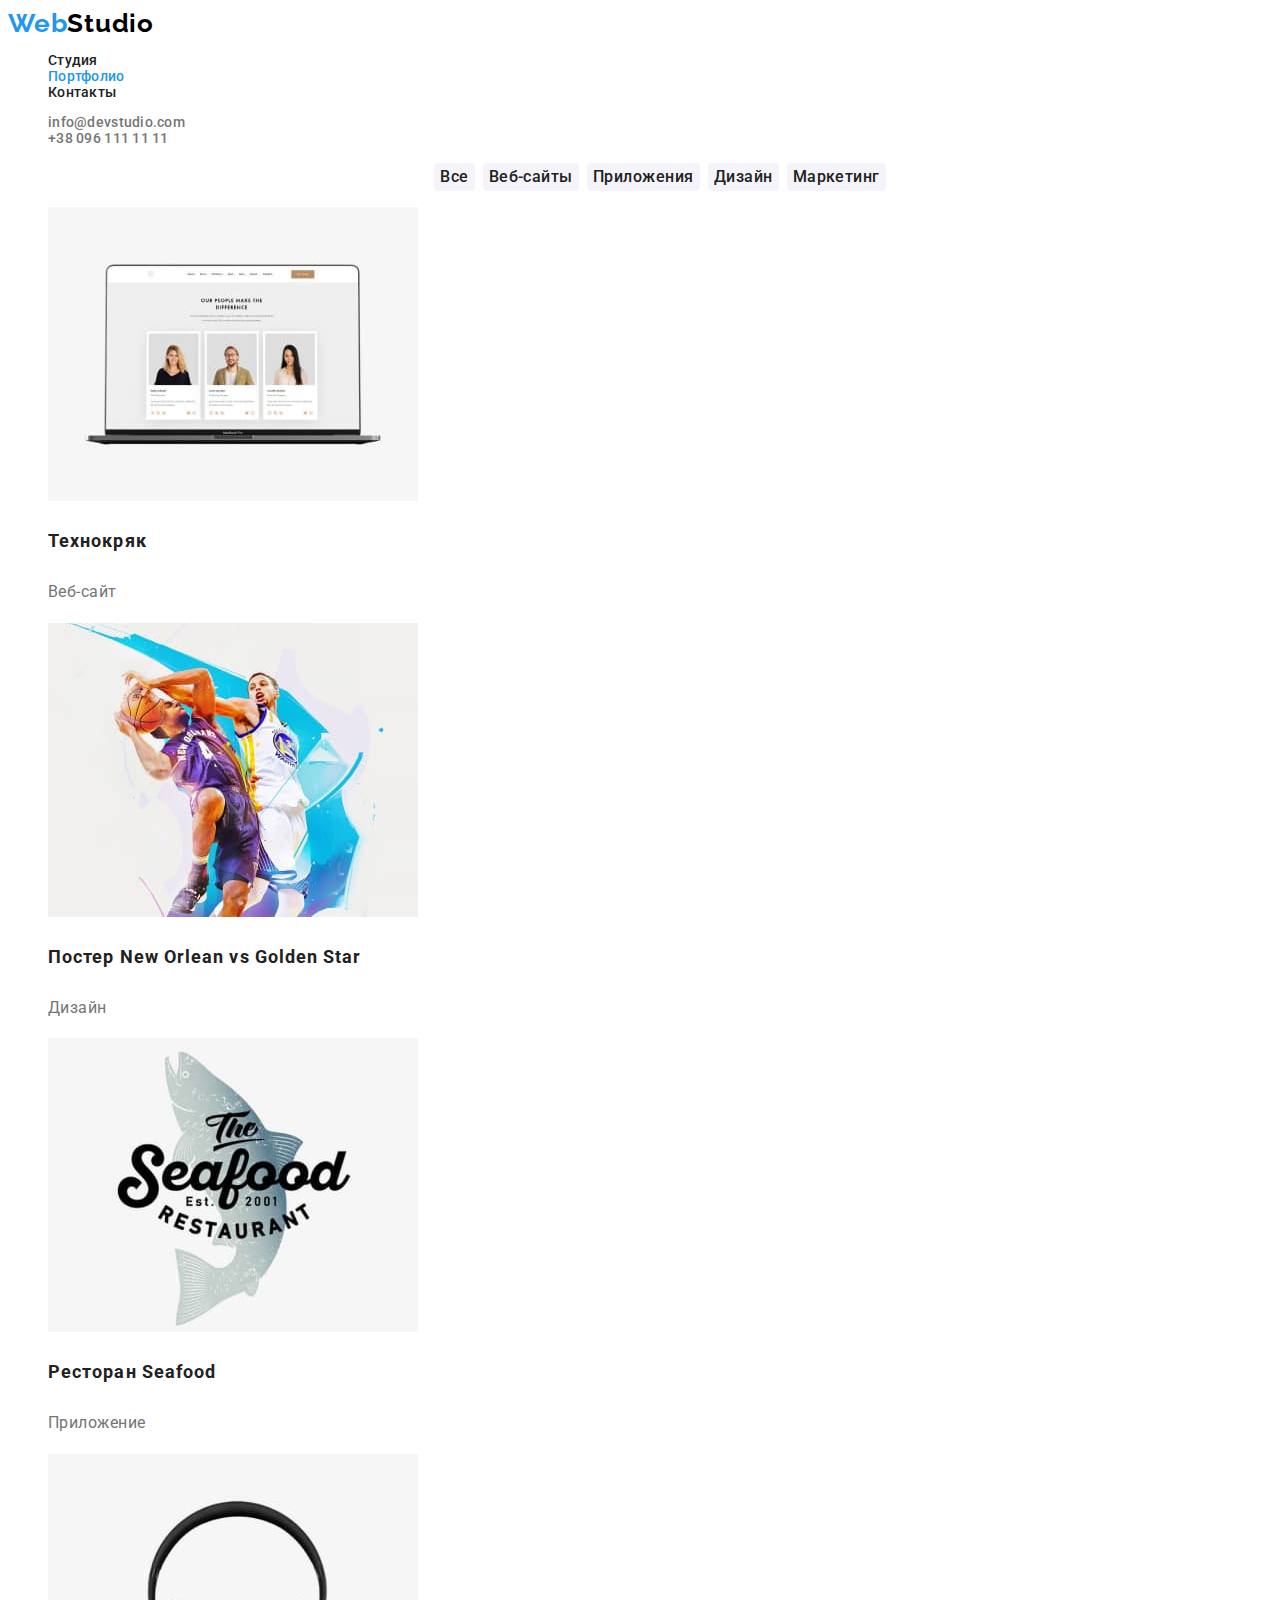
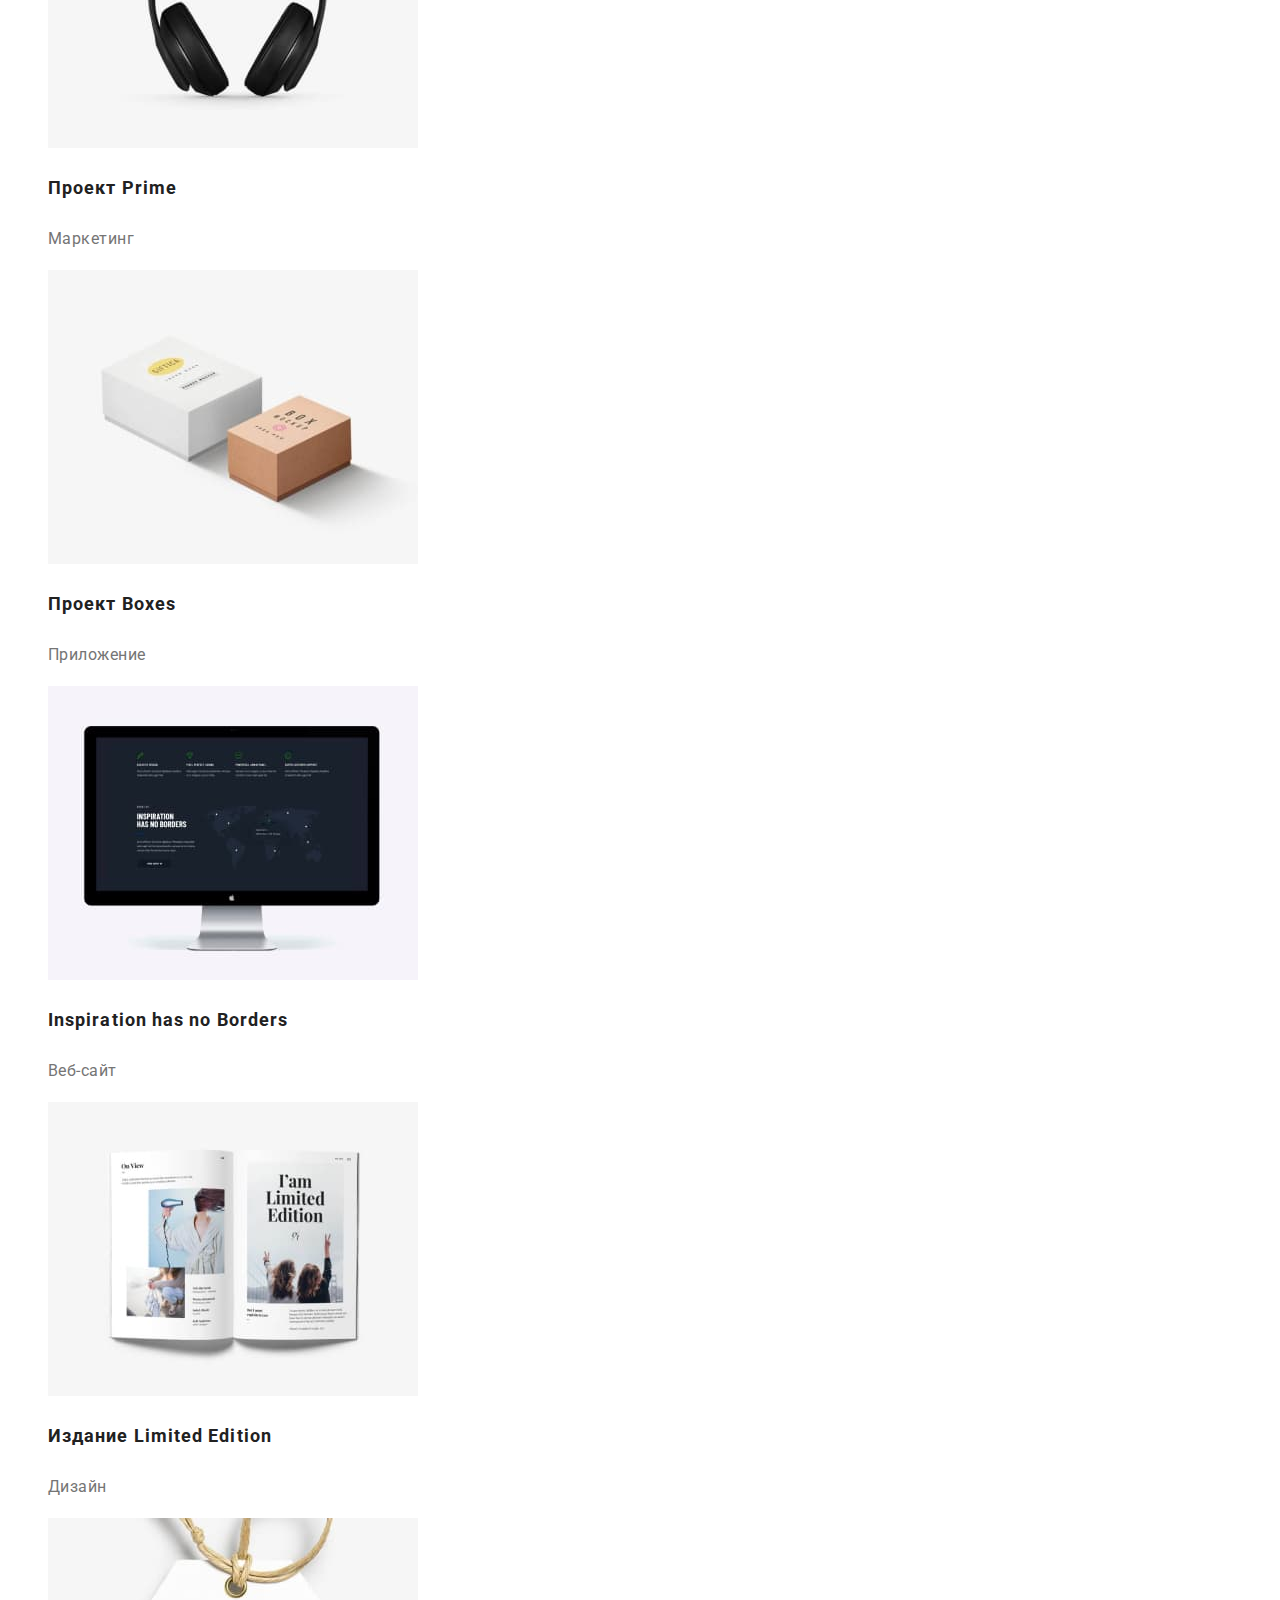
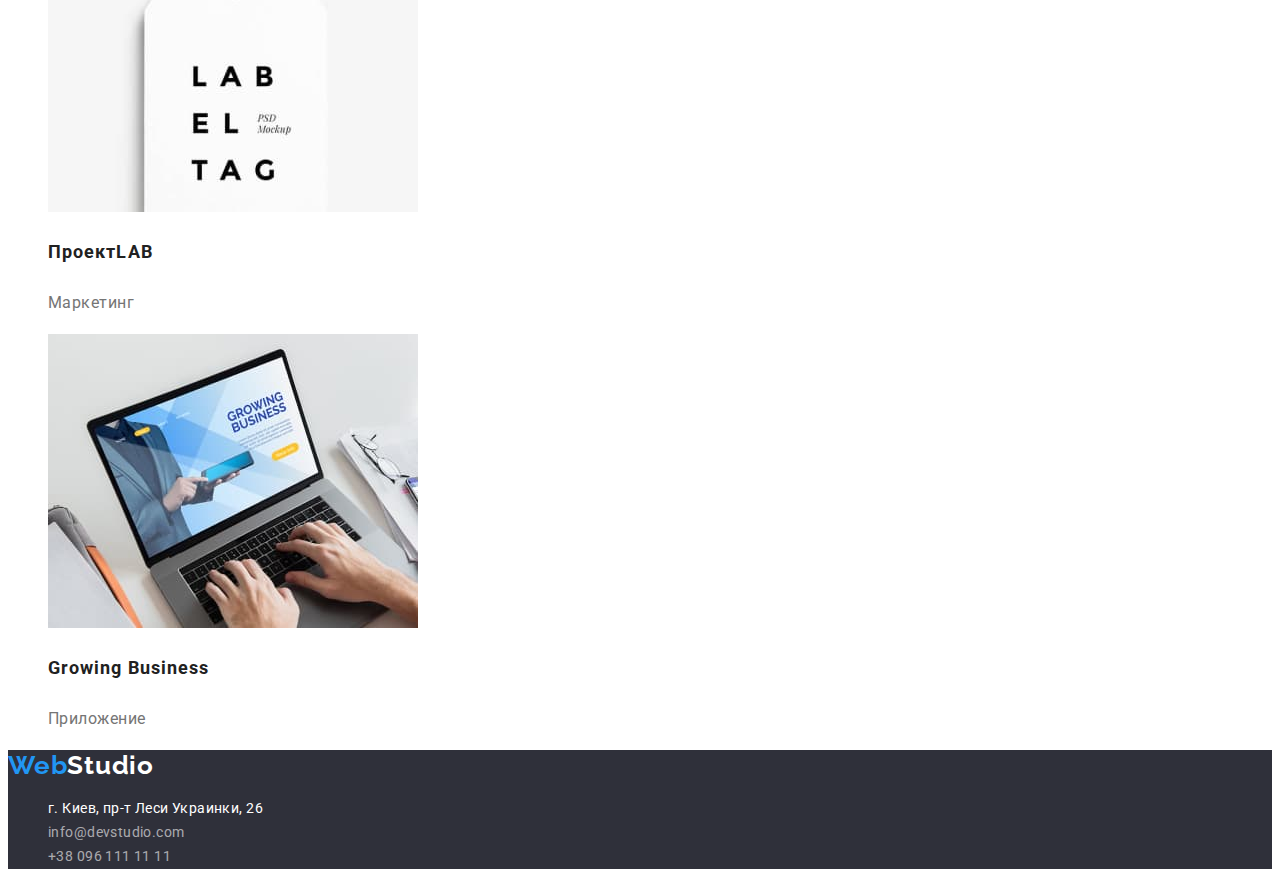
==== portfolio.html @ 8f780388 "hw3" ====
<!DOCTYPE html>
<html lang="ru">
  <head>
    <meta charset="UTF-8" />
    <meta http-equiv="X-UA-Compatible" content="IE=edge" />
    <meta name="viewport" content="width=device-width, initial-scale=1.0" />
    <title>Портфолио</title>
    <link rel="preconnect" href="https://fonts.googleapis.com" />
    <link rel="preconnect" href="https://fonts.gstatic.com" crossorigin />
    <link
      href="https://fonts.googleapis.com/css2?family=Raleway:wght@700&family=Roboto:wght@400;500;700;900&display=swap"
      rel="stylesheet"
    />
    <link rel="stylesheet" href="./css/styles.css" />
  </head>
  <body>
    <header class="header">
      <nav class="header-nav">
        <a href="" lang="en" class="logo">Web<span class="logo-dark">Studio</span></a>
        <ul class="header-nav-list">
          <li class="header-nav-item"><a href="./index.html" class="header-nav-link">Студия</a></li>
          <li class="header-nav-item"><a href="" class="header-nav-link current">Портфолио</a></li>
          <li class="header-nav-item"><a href="" class="header-nav-link">Контакты</a></li>
        </ul>
      </nav>
      <ul>
        <li>
          <a href="mailto:info@devstudio.com" lang="en" class="header-link-contacts"
            >info@devstudio.com</a
          >
        </li>
        <li><a href="tel:+380961111111" class="header-link-contacts">+38 096 111 11 11</a></li>
      </ul>
    </header>
    <main>
      <section>
        <h1 class="visually-hidden">Портфолио</h1>
        <ul class="filters-list">
          <li class="filters-list-item">
            <button type="button" class="filter-buttons">Все</button>
          </li>
          <li class="filters-list-item">
            <button type="button" class="filter-buttons">Веб-сайты</button>
          </li>
          <li class="filters-list-item">
            <button type="button" class="filter-buttons">Приложения</button>
          </li>
          <li class="filters-list-item">
            <button type="button" class="filter-buttons">Дизайн</button>
          </li>
          <li class="filters-list-item">
            <button type="button" class="filter-buttons">Маркетинг</button>
          </li>
        </ul>
        <ul class="project-list">
          <li class="project-list-item">
            <img src="./images/notepad.jpg" alt="working-notepad" width="370" />
            <h3 class="project-title">Технокряк</h3>
            <p class="project-after-title">Веб-сайт</p>
          </li>
          <li class="project-list-item">
            <img src="./images/basketball.jpg" alt="poster-with-basketball players" width="370" />
            <h3 class="project-title">Постер <span lang="en">New Orlean vs Golden Star</span></h3>
            <p class="project-after-title">Дизайн</p>
          </li>
          <li class="project-list-item">
            <img src="./images/seafood.jpg" alt="poster-with-seafish" width="370" />
            <h3 class="project-title">Ресторан <span lang="en">Seafood</span></h3>
            <p class="project-after-title">Приложение</p>
          </li>
          <li class="project-list-item">
            <img src="./images/headphones.jpg" alt="black-headphones" width="370" />
            <h3 class="project-title">Проект <span lang="en">Prime</span></h3>
            <p class="project-after-title">Маркетинг</p>
          </li>
          <li class="project-list-item">
            <img src="./images/boxes.jpg" alt="two-boxes" width="370" />
            <h3 class="project-title">Проект <span lang="en">Boxes</span></h3>
            <p class="project-after-title">Приложение</p>
          </li>
          <li class="project-list-item">
            <img src="./images/monitor.jpg" alt="working-monitor" width="370" />
            <h3 class="project-title"><span lang="en">Inspiration has no Borders</span></h3>
            <p class="project-after-title">Веб-сайт</p>
          </li>
          <li class="project-list-item">
            <img src="./images/book.jpg" alt="book" width="370" />
            <h3 class="project-title">Издание <span lang="en">Limited Edition</span></h3>
            <p class="project-after-title">Дизайн</p>
          </li>
          <li class="project-list-item">
            <img src="./images/lable-tag.jpg" alt="clothing-tag" width="370" />
            <h3 class="project-title">Проект<span lang="en">LAB</span></h3>
            <p class="project-after-title">Маркетинг</p>
          </li>
          <li class="project-list-item">
            <img src="./images/notebook.jpg" alt="man-working-at-notebook" width="370" />
            <h3 class="project-title"><span lang="en">Growing Business</span></h3>
            <p class="project-after-title">Приложение</p>
          </li>
        </ul>
      </section>
    </main>
    <footer class="footer">
      <a href="" lang="en" class="logo">Web<span class="logo-white">Studio</span></a>
      <address class="address">
        <ul class="address-list">
          <li class="address-list-item">
            <a
              href="https://goo.gl/maps/FSaTrgTVxkoQMMDFA"
              target="_blank"
              rel="noopener noreferrer nofollow"
              class="direct-address"
              >г. Киев, пр-т Леси Украинки, 26</a
            >
          </li>
          <li class="address-list-item">
            <a href="mailto:info@devstudio.com" lang="en" class="footer-link-contacts"
              >info@devstudio.com</a
            >
          </li>
          <li class="address-list-item">
            <a href="tel:+380961111111" class="footer-link-contacts">+38 096 111 11 11</a>
          </li>
        </ul>
      </address>
    </footer>
  </body>
</html>
---- css/styles.css ----
/* header background color #FFFFFF; */
/* hero background color #2F303A; */
/* body background color #FFFFFF; */
/* team color background color #F5F4FA */
/* footer background #2F303A; */
/* accent color #2196F3; */

:root {
  --main-bgc: #ffffff;
  --seconr-bgc: #f5f4fa;
  --accent-color: #2196f3;
  --hero-footer-background-color: #2f303a;
  --text-main-color: #212121;
  --text-second-color: #757575;
  --white-color: #fff;
}

body {
  font-family: 'Roboto', sans-serif;
  background-color: var(--main-bgc);
  color: var(--text-main-color);
}

/* .list list-style: none;
*/

a {
  text-decoration: none;
}

.visually-hidden {
  position: absolute;
  white-space: nowrap;
  width: 1px;
  height: 1px;
  overflow: hidden;
  border: 0;
  padding: 0;
  clip: rect(0 0 0 0);
  clip-path: inset(50%);
  margin: -1px;
}

ul {
  list-style: none;
}

.section-title {
  font-weight: 700;
  font-size: 36px;
  line-height: 1.16;
  text-align: center;
  letter-spacing: 0.03em;
  color: var(--text-main-color);
}

.after-title {
  font-size: 14px;
  line-height: 1.71;
  letter-spacing: 0.03em;
  color: var(--text-second-color);
}

.subtitle {
  font-weight: 500;
  font-size: 16px;
  line-height: 1.18;
  letter-spacing: 0.03em;
}

/* .buttons-style:hover,
.buttons-style:focus {
  color: var(--accent-color);
} */
/* -----Header-------- */

.header {
  font-weight: 500;
  font-size: 14px;
  line-height: 1.14;
  letter-spacing: 0.02em;
  background: var(--main-bgc);
}

.logo {
  font-family: 'Raleway', sans-serif;
  font-weight: 700;
  font-size: 26px;
  line-height: 1.19;
  letter-spacing: 0.03em;
  color: var(--accent-color);
}

.logo-dark {
  color: #000;
}

.logo .logo-white {
  color: var(--white-color);
}

.header-nav-link {
  font-weight: 500;
  font-size: 14px;
  line-height: 1.14;
  letter-spacing: 0.02em;
  color: var(--text-main-color);
}

.header-nav-link:hover,
.header-nav-link:focus {
  color: var(--accent-color);
}

.current {
  color: var(--accent-color);
}

.header-link-contacts {
  color: var(--text-second-color);
}

.header-link-contacts:hover,
.header-link-contacts:focus {
  color: var(--accent-color);
}

/* --------Hero------ */
.hero {
  background-color: var(--hero-footer-background-color);
}

.hero-title {
  font-weight: 900;
  font-size: 44px;
  line-height: 1.36;
  text-align: center;
  letter-spacing: 0.06em;
  text-transform: uppercase;
  color: var(--white-color);
}

.hero-button {
  font-family: Roboto;
  cursor: pointer;
  font-weight: 700;
  font-size: 16px;
  line-height: 1.87;
  
  display: flex;
  align-items: center;
  text-align: center;
  letter-spacing: 0.06em;

  background-color: var(--accent-color);
  color: var(--white-color);
}

.hero-button:hover,
.hero-button:focus {
  background: #188ce8;
  box-shadow: 0px 4px 4px rgba(0, 0, 0, 0.15);
  border-radius: 4px;
  color: var(--white-color);
}

/* --------Features--------- */

.features-title {
  font-weight: 700;
  font-size: 14px;
  line-height: 1.14;
  letter-spacing: 0.03em;
  text-transform: uppercase;
}

/* -------Team------ */

.team {
  background-color: var(--seconr-bgc);
}

.team-position {
  font-size: 16px;
  line-height: 1.18;
  letter-spacing: 0.03em;
  color: #757575;
}

/* ------Footer------- */

.footer {
  background-color: var(--hero-footer-background-color);
}
.address {
  font-style: normal;
}

.direct-address {
  font-size: 14px;
  line-height: 1.71;
  letter-spacing: 0.03em;
  color: var(--white-color);
}

.footer-link-contacts {
  font-size: 14px;
  line-height: 1.71;
  letter-spacing: 0.03em;
  color: rgba(255, 255, 255, 0.6);
}

.footer-link-contacts:hover,
.footer-link-contacts:focus {
  color: var(--accent-color);
}

/* ------Filter------- */

.filters-list {
  display: flex;
  justify-content: center;
}

.filters-list-item:not(:last-child) {
  margin-right: 8px;
}

.filter-buttons {
  font-family: inherit;
  font-weight: 500;
  font-size: 16px;
  line-height: 1.62;
  text-align: center;
  letter-spacing: 0.03em;

  background-color: var(--seconr-bgc);
  border-radius: 4px;
  color: var(--text-main-color);
  border: transparent;
  cursor: pointer;
}

.filter-buttons:hover,
.filter-buttons:focus {
  background: #2196f3;
  box-shadow: 0px 3px 1px rgba(0, 0, 0, 0.1), 0px 1px 2px rgba(0, 0, 0, 0.08),
    0px 2px 2px rgba(0, 0, 0, 0.12);
  border-radius: 4px;
  color: var(--white-color);
}

/* ----Project------- */

.project-title {
  font-weight: 700;
  font-size: 18px;
  line-height: 2;
  letter-spacing: 0.06em;
}

.project-after-title {
  font-size: 16px;
  line-height: 1.87;
  letter-spacing: 0.03em;
  color: var(--text-second-color);
}
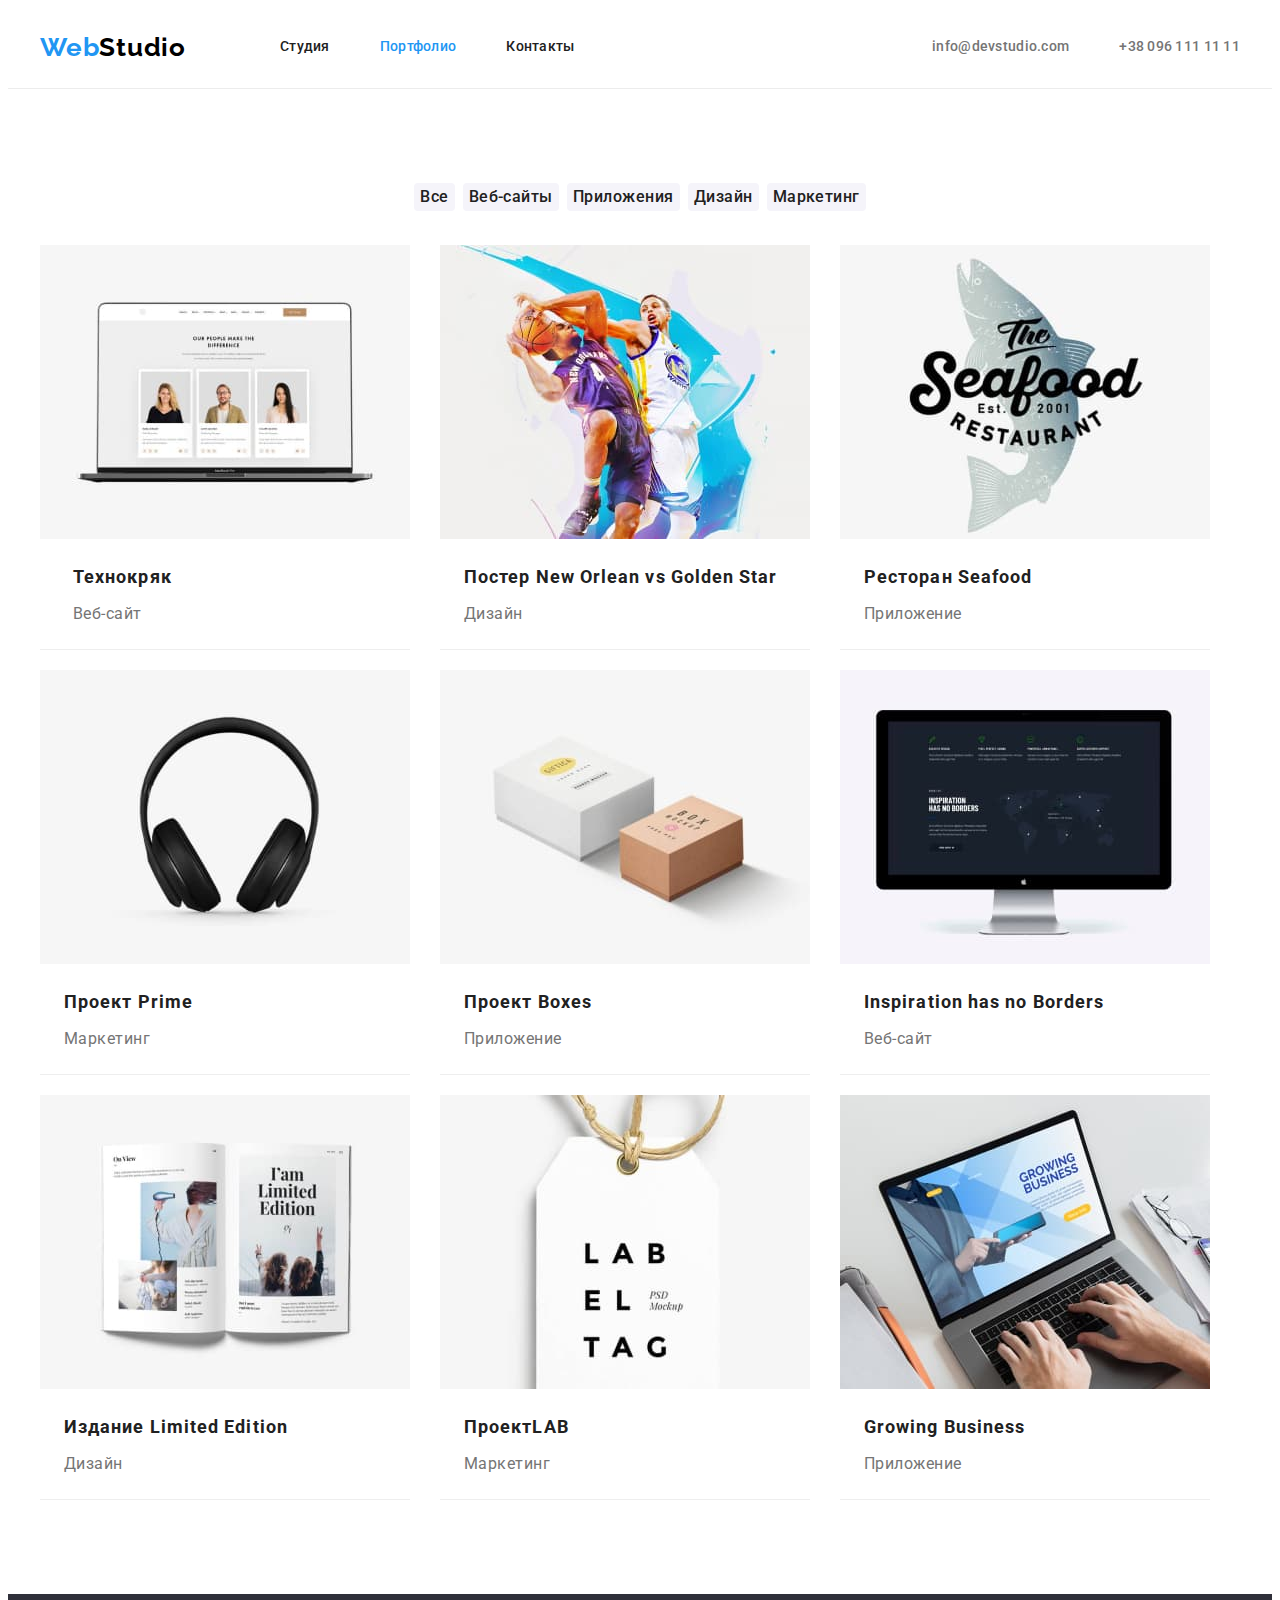
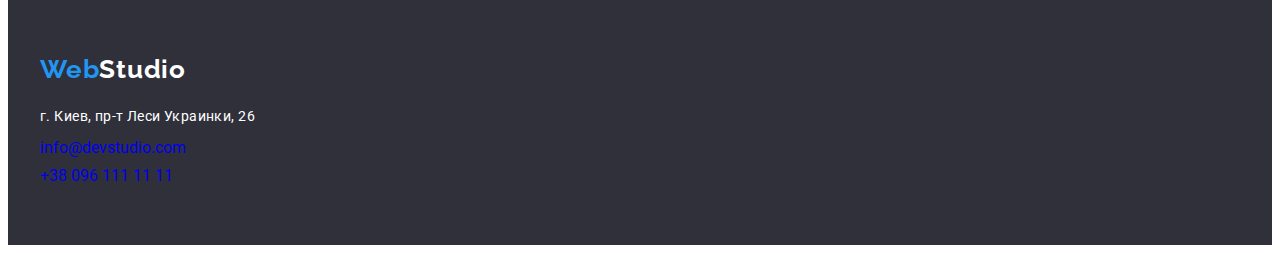
==== commit 6ce0bbc7: "HW 3" ====
--- a/portfolio.html
+++ b/portfolio.html
@@ -11,119 +11,197 @@
       href="https://fonts.googleapis.com/css2?family=Raleway:wght@700&family=Roboto:wght@400;500;700;900&display=swap"
       rel="stylesheet"
     />
+    <link
+      rel="stylesheet"
+      href="https://cdnjs.cloudflare.com/ajax/libs/modern-normalize/1.1.0/modern-normalize.min.css"
+      integrity="sha512-wpPYUAdjBVSE4KJnH1VR1HeZfpl1ub8YT/NKx4PuQ5NmX2tKuGu6U/JRp5y+Y8XG2tV+wKQpNHVUX03MfMFn9Q=="
+      crossorigin="anonymous"
+      referrerpolicy="no-referrer"
+    />
     <link rel="stylesheet" href="./css/styles.css" />
   </head>
   <body>
     <header class="header">
-      <nav class="header-nav">
-        <a href="" lang="en" class="logo">Web<span class="logo-dark">Studio</span></a>
-        <ul class="header-nav-list">
-          <li class="header-nav-item"><a href="./index.html" class="header-nav-link">Студия</a></li>
-          <li class="header-nav-item"><a href="" class="header-nav-link current">Портфолио</a></li>
-          <li class="header-nav-item"><a href="" class="header-nav-link">Контакты</a></li>
+      <div class="container header-container">
+        <nav class="header-nav">
+          <a href="" lang="en" class="logo">Web<span class="logo-dark">Studio</span></a>
+          <ul class="header-nav-list">
+            <li class="header-nav-item">
+              <a href="./index.html" class="header-nav-link">Студия</a>
+            </li>
+            <li class="header-nav-item">
+              <a href="" class="header-nav-link current">Портфолио</a>
+            </li>
+            <li class="header-nav-item"><a href="" class="header-nav-link">Контакты</a></li>
+          </ul>
+        </nav>
+        <ul class="header-contacts">
+          <li class="nav-contacts">
+            <a href="mailto:info@devstudio.com" lang="en" class="header-link-contacts"
+              >info@devstudio.com</a
+            >
+          </li>
+          <li class="nav-contacts">
+            <a href="tel:+380961111111" class="header-link-contacts">+38 096 111 11 11</a>
+          </li>
         </ul>
-      </nav>
-      <ul>
-        <li>
-          <a href="mailto:info@devstudio.com" lang="en" class="header-link-contacts"
-            >info@devstudio.com</a
-          >
-        </li>
-        <li><a href="tel:+380961111111" class="header-link-contacts">+38 096 111 11 11</a></li>
-      </ul>
+      </div>
     </header>
     <main>
-      <section>
-        <h1 class="visually-hidden">Портфолио</h1>
-        <ul class="filters-list">
-          <li class="filters-list-item">
-            <button type="button" class="filter-buttons">Все</button>
-          </li>
-          <li class="filters-list-item">
-            <button type="button" class="filter-buttons">Веб-сайты</button>
-          </li>
-          <li class="filters-list-item">
-            <button type="button" class="filter-buttons">Приложения</button>
-          </li>
-          <li class="filters-list-item">
-            <button type="button" class="filter-buttons">Дизайн</button>
-          </li>
-          <li class="filters-list-item">
-            <button type="button" class="filter-buttons">Маркетинг</button>
-          </li>
-        </ul>
-        <ul class="project-list">
-          <li class="project-list-item">
-            <img src="./images/notepad.jpg" alt="working-notepad" width="370" />
-            <h3 class="project-title">Технокряк</h3>
-            <p class="project-after-title">Веб-сайт</p>
-          </li>
-          <li class="project-list-item">
-            <img src="./images/basketball.jpg" alt="poster-with-basketball players" width="370" />
-            <h3 class="project-title">Постер <span lang="en">New Orlean vs Golden Star</span></h3>
-            <p class="project-after-title">Дизайн</p>
-          </li>
-          <li class="project-list-item">
-            <img src="./images/seafood.jpg" alt="poster-with-seafish" width="370" />
-            <h3 class="project-title">Ресторан <span lang="en">Seafood</span></h3>
-            <p class="project-after-title">Приложение</p>
-          </li>
-          <li class="project-list-item">
-            <img src="./images/headphones.jpg" alt="black-headphones" width="370" />
-            <h3 class="project-title">Проект <span lang="en">Prime</span></h3>
-            <p class="project-after-title">Маркетинг</p>
-          </li>
-          <li class="project-list-item">
-            <img src="./images/boxes.jpg" alt="two-boxes" width="370" />
-            <h3 class="project-title">Проект <span lang="en">Boxes</span></h3>
-            <p class="project-after-title">Приложение</p>
-          </li>
-          <li class="project-list-item">
-            <img src="./images/monitor.jpg" alt="working-monitor" width="370" />
-            <h3 class="project-title"><span lang="en">Inspiration has no Borders</span></h3>
-            <p class="project-after-title">Веб-сайт</p>
-          </li>
-          <li class="project-list-item">
-            <img src="./images/book.jpg" alt="book" width="370" />
-            <h3 class="project-title">Издание <span lang="en">Limited Edition</span></h3>
-            <p class="project-after-title">Дизайн</p>
-          </li>
-          <li class="project-list-item">
-            <img src="./images/lable-tag.jpg" alt="clothing-tag" width="370" />
-            <h3 class="project-title">Проект<span lang="en">LAB</span></h3>
-            <p class="project-after-title">Маркетинг</p>
-          </li>
-          <li class="project-list-item">
-            <img src="./images/notebook.jpg" alt="man-working-at-notebook" width="370" />
-            <h3 class="project-title"><span lang="en">Growing Business</span></h3>
-            <p class="project-after-title">Приложение</p>
-          </li>
-        </ul>
+      <section class="filter-project">
+        <div class="container">
+          <h1 class="visually-hidden">Портфолио</h1>
+          <ul class="filters-list">
+            <li class="filters-list-item">
+              <button type="button" class="filter-buttons">Все</button>
+            </li>
+            <li class="filters-list-item">
+              <button type="button" class="filter-buttons">Веб-сайты</button>
+            </li>
+            <li class="filters-list-item">
+              <button type="button" class="filter-buttons">Приложения</button>
+            </li>
+            <li class="filters-list-item">
+              <button type="button" class="filter-buttons">Дизайн</button>
+            </li>
+            <li class="filters-list-item">
+              <button type="button" class="filter-buttons">Маркетинг</button>
+            </li>
+          </ul>
+          <div class="project">
+            <ul class="project-list">
+              <li class="project-list-item">
+                <img
+                  class="project-img"
+                  src="./images/notepad.jpg"
+                  alt="working-notepad"
+                  width="370"
+                />
+                <div class="text-bellow-technopig">
+                  <h2 class="project-title">Технокряк</h2>
+                  <p class="project-after-title">Веб-сайт</p>
+                </div>
+              </li>
+              <li class="project-list-item">
+                <img
+                  class="project-img"
+                  src="./images/basketball.jpg"
+                  alt="poster-with-basketball players"
+                  width="370"
+                />
+                <div class="text-bellow">
+                  <h2 class="project-title">
+                    Постер <span lang="en">New Orlean vs Golden Star</span>
+                  </h2>
+                  <p class="project-after-title">Дизайн</p>
+                </div>
+              </li>
+              <li class="project-list-item">
+                <img
+                  class="project-img"
+                  src="./images/seafood.jpg"
+                  alt="poster-with-seafish"
+                  width="370"
+                />
+                <div class="text-bellow">
+                  <h2 class="project-title">Ресторан <span lang="en">Seafood</span></h2>
+                  <p class="project-after-title">Приложение</p>
+                </div>
+              </li>
+              <li class="project-list-item">
+                <img
+                  class="project-img"
+                  src="./images/headphones.jpg"
+                  alt="black-headphones"
+                  width="370"
+                />
+                <div class="text-bellow">
+                  <h2 class="project-title">Проект <span lang="en">Prime</span></h2>
+                  <p class="project-after-title">Маркетинг</p>
+                </div>
+              </li>
+              <li class="project-list-item">
+                <img class="project-img" src="./images/boxes.jpg" alt="two-boxes" width="370" />
+                <div class="text-bellow">
+                  <h2 class="project-title">Проект <span lang="en">Boxes</span></h2>
+                  <p class="project-after-title">Приложение</p>
+                </div>
+              </li>
+              <li class="project-list-item">
+                <img
+                  class="project-img"
+                  src="./images/monitor.jpg"
+                  alt="working-monitor"
+                  width="370"
+                />
+                <div class="text-bellow">
+                  <h2 class="project-title"><span lang="en">Inspiration has no Borders</span></h2>
+                  <p class="project-after-title">Веб-сайт</p>
+                </div>
+              </li>
+              <li class="project-list-item">
+                <img class="project-img" src="./images/book.jpg" alt="book" width="370" />
+                <div class="text-bellow">
+                  <h2 class="project-title">Издание <span lang="en">Limited Edition</span></h2>
+                  <p class="project-after-title">Дизайн</p>
+                </div>
+              </li>
+              <li class="project-list-item">
+                <img
+                  class="project-img"
+                  src="./images/lable-tag.jpg"
+                  alt="clothing-tag"
+                  width="370"
+                />
+                <div class="text-bellow">
+                  <h2 class="project-title">Проект<span lang="en">LAB</span></h2>
+                  <p class="project-after-title">Маркетинг</p>
+                </div>
+              </li>
+              <li class="project-list-item">
+                <img
+                  class="project-img"
+                  src="./images/notebook.jpg"
+                  alt="man-working-at-notebook"
+                  width="370"
+                />
+                <div class="text-bellow">
+                  <h2 class="project-title"><span lang="en">Growing Business</span></h2>
+                  <p class="project-after-title">Приложение</p>
+                </div>
+              </li>
+            </ul>
+          </div>
+        </div>
       </section>
     </main>
     <footer class="footer">
-      <a href="" lang="en" class="logo">Web<span class="logo-white">Studio</span></a>
-      <address class="address">
-        <ul class="address-list">
-          <li class="address-list-item">
-            <a
-              href="https://goo.gl/maps/FSaTrgTVxkoQMMDFA"
-              target="_blank"
-              rel="noopener noreferrer nofollow"
-              class="direct-address"
-              >г. Киев, пр-т Леси Украинки, 26</a
-            >
-          </li>
-          <li class="address-list-item">
-            <a href="mailto:info@devstudio.com" lang="en" class="footer-link-contacts"
-              >info@devstudio.com</a
-            >
-          </li>
-          <li class="address-list-item">
-            <a href="tel:+380961111111" class="footer-link-contacts">+38 096 111 11 11</a>
-          </li>
-        </ul>
-      </address>
+      <div class="container">
+        <div class="footer-logo">
+          <a href="" lang="en" class="logo">Web<span class="logo-white">Studio</span></a>
+        </div>
+        <address class="address">
+          <ul class="address-list">
+            <li class="address-list-item">
+              <a
+                href="https://goo.gl/maps/FSaTrgTVxkoQMMDFA"
+                target="_blank"
+                rel="noopener noreferrer nofollow"
+                class="direct-address"
+                >г. Киев, пр-т Леси Украинки, 26</a
+              >
+            </li>
+            <li class="address-list-item">
+              <a href="mailto:info@devstudio.com" lang="en" class="footer-link-contacts"
+                >info@devstudio.com</a
+              >
+            </li>
+            <li class="address-list-item">
+              <a href="tel:+380961111111" class="footer-link-contacts">+38 096 111 11 11</a>
+            </li>
+          </ul>
+        </address>
+      </div>
     </footer>
   </body>
 </html>
--- a/css/styles.css
+++ b/css/styles.css
@@ -15,17 +15,46 @@
   --white-color: #fff;
 }
 
+p,
+h1,
+h2,
+h3,
+h4,
+h5,
+h6 {
+  margin: 0;
+}
+
+ul {
+  list-style: none;
+  margin: 0;
+  padding: 0;
+}
+
+img {
+  display: block;
+  height: auto;
+  /* max-width: 100%; */
+}
+
+/* .list list-style: none;
+*/
+
+a {
+  text-decoration: none;
+}
+
 body {
   font-family: 'Roboto', sans-serif;
   background-color: var(--main-bgc);
   color: var(--text-main-color);
 }
 
-/* .list list-style: none;
-*/
-
-a {
-  text-decoration: none;
+.container {
+  width: 1200px;
+  padding-left: 15px;
+  padding-right: 15px;
+  margin: 0 auto;
 }
 
 .visually-hidden {
@@ -41,10 +70,6 @@
   margin: -1px;
 }
 
-ul {
-  list-style: none;
-}
-
 .section-title {
   font-weight: 700;
   font-size: 36px;
@@ -75,14 +100,24 @@
 /* -----Header-------- */
 
 .header {
+  padding-top: 24px;
+  padding-bottom: 25px;
+
+  border-bottom-width: 1px;
+  border-bottom-style: solid;
+  border-bottom-color: #ececec;
+
   font-weight: 500;
   font-size: 14px;
   line-height: 1.14;
   letter-spacing: 0.02em;
+
   background: var(--main-bgc);
 }
 
 .logo {
+  margin-right: 94px;
+
   font-family: 'Raleway', sans-serif;
   font-weight: 700;
   font-size: 26px;
@@ -99,6 +134,24 @@
   color: var(--white-color);
 }
 
+.header-container {
+  display: flex;
+}
+
+.header-nav {
+  display: flex;
+  align-items: center;
+}
+
+.header-nav-list {
+  display: flex;
+  align-items: center;
+}
+
+.header-nav-item + .header-nav-item {
+  margin-left: 50px;
+}
+
 .header-nav-link {
   font-weight: 500;
   font-size: 14px;
@@ -116,6 +169,16 @@
   color: var(--accent-color);
 }
 
+.header-contacts {
+  display: flex;
+  margin-left: auto;
+  align-items: center;
+}
+
+.nav-contacts + .nav-contacts {
+  margin-left: 50px;
+}
+
 .header-link-contacts {
   color: var(--text-second-color);
 }
@@ -127,16 +190,26 @@
 
 /* --------Hero------ */
 .hero {
+  display: flex;
+  padding-top: 200px;
+  padding-bottom: 200px;
+  text-align: center;
+  align-items: center;
+
   background-color: var(--hero-footer-background-color);
 }
 
 .hero-title {
+  margin-bottom: 30px;
+
   font-weight: 900;
   font-size: 44px;
   line-height: 1.36;
+  align-items: center;
   text-align: center;
   letter-spacing: 0.06em;
   text-transform: uppercase;
+
   color: var(--white-color);
 }
 
@@ -146,14 +219,16 @@
   font-weight: 700;
   font-size: 16px;
   line-height: 1.87;
-  
-  display: flex;
+
   align-items: center;
   text-align: center;
   letter-spacing: 0.06em;
 
   background-color: var(--accent-color);
   color: var(--white-color);
+
+  box-shadow: 0px 4px 4px rgba(0, 0, 0, 0.15);
+  border-radius: 4px;
 }
 
 .hero-button:hover,
@@ -166,7 +241,25 @@
 
 /* --------Features--------- */
 
+.features {
+  padding-top: 94px;
+  padding-bottom: 94px;
+}
+
+.features-list {
+  display: flex;
+  margin-left: -30px;
+}
+
+.features-list-item {
+  width: calc(100% / 4 - 30px);
+  margin-left: 30px;
+}
+
 .features-title {
+  margin-bottom: 10px;
+  margin-right: 30px;
+
   font-weight: 700;
   font-size: 14px;
   line-height: 1.14;
@@ -174,36 +267,98 @@
   text-transform: uppercase;
 }
 
+/* --------Business-------- */
+
+.business {
+  padding-bottom: 94px;
+}
+
+.business-title {
+  margin-bottom: 50px;
+}
+
+.business-list {
+  display: flex;
+}
+
+.business-item + .business-item {
+  margin-left: 30px;
+}
+
 /* -------Team------ */
 
 .team {
+  padding-top: 94px;
+  padding-bottom: 94px;
+
   background-color: var(--seconr-bgc);
 }
 
+.team-title {
+  margin-bottom: 50px;
+}
+
+.team-subtitle {
+  margin-bottom: 10px;
+  text-align: center;
+}
+
+.team-list {
+  display: flex;
+  margin-left: -30px;
+}
+
+.team-item {
+  width: calc(100% / 4 - 30px);
+  margin-left: 30px;
+}
+
 .team-position {
+  padding-bottom: 30px;
+  text-align: center;
+
   font-size: 16px;
   line-height: 1.18;
   letter-spacing: 0.03em;
   color: #757575;
 }
 
+.team-img {
+  margin-bottom: 30px;
+}
+
 /* ------Footer------- */
 
 .footer {
+  padding-top: 60px;
+  padding-bottom: 60px;
+
   background-color: var(--hero-footer-background-color);
+}
+
+.footer-logo {
+  margin-bottom: 20px;
 }
 .address {
   font-style: normal;
 }
 
+.address-list-item:not(:last-child) {
+  margin-bottom: 9px;
+}
+
 .direct-address {
+  margin-bottom: 9px;
+
   font-size: 14px;
   line-height: 1.71;
   letter-spacing: 0.03em;
   color: var(--white-color);
 }
 
-.footer-link-contacts {
+.footer-link-contacts:not(:last-child) {
+  display: flex;
+  margin-bottom: 9px;
   font-size: 14px;
   line-height: 1.71;
   letter-spacing: 0.03em;
@@ -217,9 +372,15 @@
 
 /* ------Filter------- */
 
+.filter-project {
+  padding-top: 94px;
+  padding-bottom: 94px;
+}
+
 .filters-list {
   display: flex;
   justify-content: center;
+  margin-bottom: 34px;
 }
 
 .filters-list-item:not(:last-child) {
@@ -252,7 +413,55 @@
 
 /* ----Project------- */
 
+.project {
+  display: flex;
+}
+
+.project-list {
+  display: flex;
+  margin-left: -30px;
+  flex-wrap: wrap;
+}
+
+.project-list-item {
+  margin-left: 30px;
+  margin-bottom: 20px;
+
+  width: 370px;
+  height: 404px;
+  left: 215px;
+  top: 262px;
+
+  background: var(--white-color);
+
+  border-bottom-width: 1px;
+  border-bottom-style: solid;
+  border-bottom-color: #eeeeee;
+}
+
+.text-bellow {
+  padding-left: 24px;
+  padding-right: 24px;
+  padding-bottom: 20px;
+}
+
+.text-bellow-technopig {
+  padding-left: 33px;
+  padding-right: 15px;
+  padding-bottom: 30px;
+}
+
+.project-list-item:nth-last-child(-n + 3) {
+  margin-bottom: 0px;
+}
+
+.project-img {
+  margin-bottom: 20px;
+}
+
 .project-title {
+  margin-bottom: 4px;
+
   font-weight: 700;
   font-size: 18px;
   line-height: 2;
